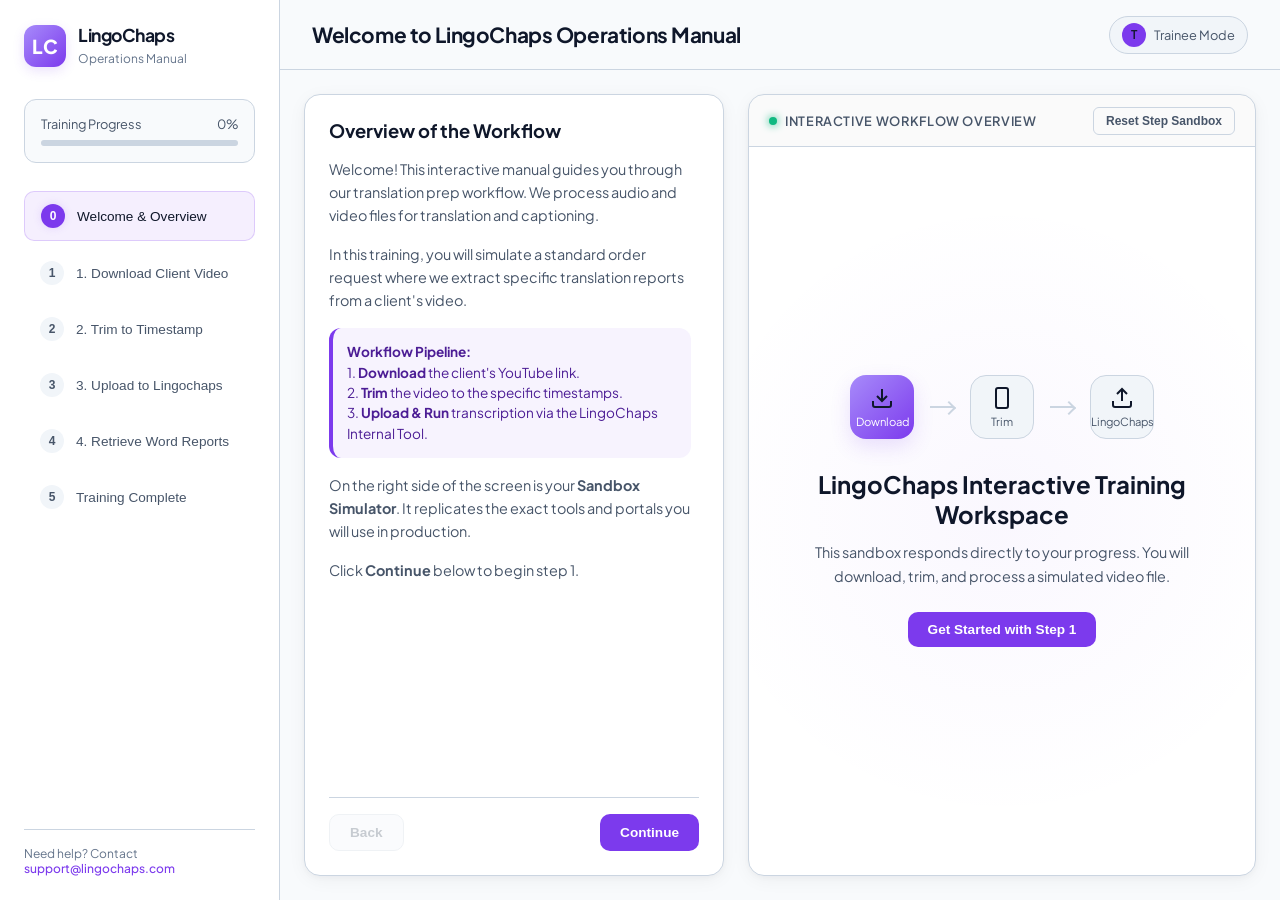
==== index.html @ 2722e9f9 "feat: init LingoChaps Operations Manual & Simulator in light theme" ====
<!DOCTYPE html>
<html lang="en">
<head>
    <meta charset="UTF-8">
    <meta name="viewport" content="width=device-width, initial-scale=1.0">
    <title>LingoChaps - Interactive Operations Manual</title>
    <!-- Google Fonts -->
    <link rel="preconnect" href="https://fonts.googleapis.com">
    <link rel="preconnect" href="https://fonts.gstatic.com" crossorigin>
    <link href="https://fonts.googleapis.com/css2?family=Plus+Jakarta+Sans:wght@300;400;500;600;700;800&display=swap" rel="stylesheet">
    <!-- Main Style Sheet -->
    <link rel="stylesheet" href="style.css">
</head>
<body>
    <div class="app-container">
        <!-- Sidebar Navigation -->
        <aside class="sidebar">
            <div class="sidebar-header">
                <div class="logo-icon">LC</div>
                <div class="logo-text">
                    <h2>LingoChaps</h2>
                    <span>Operations Manual</span>
                </div>
            </div>
            
            <div class="progress-section">
                <div class="progress-info">
                    <span>Training Progress</span>
                    <span id="progress-percent">0%</span>
                </div>
                <div class="progress-bar-bg">
                    <div class="progress-bar-fill" id="progress-bar"></div>
                </div>
            </div>

            <nav class="nav-steps">
                <button class="nav-step active" data-step="0">
                    <span class="step-num">0</span>
                    <span class="step-title">Welcome & Overview</span>
                </button>
                <button class="nav-step" data-step="1">
                    <span class="step-num">1</span>
                    <span class="step-title">1. Download Client Video</span>
                </button>
                <button class="nav-step" data-step="2">
                    <span class="step-num">2</span>
                    <span class="step-title">2. Trim to Timestamp</span>
                </button>
                <button class="nav-step" data-step="3">
                    <span class="step-num">3</span>
                    <span class="step-title">3. Upload to Lingochaps</span>
                </button>
                <button class="nav-step" data-step="4">
                    <span class="step-num">4</span>
                    <span class="step-title">4. Retrieve Word Reports</span>
                </button>
                <button class="nav-step" data-step="5">
                    <span class="step-num">5</span>
                    <span class="step-title">Training Complete</span>
                </button>
            </nav>
            
            <div class="sidebar-footer">
                <p>Need help? Contact</p>
                <a href="mailto:support@lingochaps.com">support@lingochaps.com</a>
            </div>
        </aside>

        <!-- Main Content Area -->
        <main class="main-content">
            <!-- Top Navbar -->
            <header class="top-navbar">
                <h1 id="page-title">Operations Manual</h1>
                <div class="header-actions">
                    <div class="user-badge">
                        <span class="avatar">T</span>
                        <span class="username">Trainee Mode</span>
                    </div>
                </div>
            </header>

            <!-- Grid Layout: Left is instructions, Right is Sandbox Simulator -->
            <div class="workspace-grid">
                <!-- Instruction Panel -->
                <div class="card instruction-panel">
                    <div class="instruction-content" id="instruction-text">
                        <!-- Content injected by JavaScript -->
                    </div>
                    
                    <div class="instruction-nav-buttons">
                        <button id="prev-btn" class="btn btn-secondary" disabled>Back</button>
                        <button id="next-btn" class="btn btn-primary">Continue</button>
                    </div>
                </div>

                <!-- Sandbox Simulator Panel -->
                <div class="card sandbox-panel">
                    <div class="sandbox-header">
                        <div class="sandbox-status">
                            <span class="pulse-indicator"></span>
                            <span id="sandbox-title">Interactive Training Sandbox</span>
                        </div>
                        <div class="sandbox-actions">
                            <button class="btn btn-sm btn-outline" id="reset-sandbox-btn">Reset Step Sandbox</button>
                        </div>
                    </div>
                    
                    <div class="sandbox-body" id="sandbox-view">
                        <!-- Interactive views injected here -->
                    </div>
                </div>
            </div>
        </main>
    </div>

    <!-- Modals / Extra overlays can be injected here -->
    <div id="toast" class="toast"></div>

    <!-- Application Script -->
    <script src="app.js"></script>
</body>
</html>
---- style.css ----
/* Modern CSS Variables & Design System */
:root {
    --bg-main: #f8fafc;
    --bg-sidebar: #ffffff;
    --bg-card: #ffffff;
    --border-card: #cbd5e1;
    --border-focus: #7c3aed;
    
    --text-primary: #0f172a;
    --text-secondary: #475569;
    --text-muted: #64748b;
    
    --primary: #7c3aed;
    --primary-hover: #6d28d9;
    --primary-glow: rgba(124, 58, 237, 0.15);
    
    --success: #10b981;
    --warning: #f59e0b;
    --danger: #ef4444;
    
    --font-family: 'Plus Jakarta Sans', -apple-system, BlinkMacSystemFont, "Segoe UI", Roboto, Helvetica, Arial, sans-serif;
    
    /* Light/Mockup themes */
    --mock-browser-bg: #f3f4f6;
    --mock-browser-text: #1f2937;
    --lingochaps-primary: #7c3aed;
    --lingochaps-primary-light: #f5f3ff;
    --lingochaps-bg: #f8fafc;
    --lingochaps-card: #ffffff;
    --lingochaps-border: #cbd5e1;
}

* {
    box-sizing: border-box;
    margin: 0;
    padding: 0;
}

body {
    font-family: var(--font-family);
    background-color: var(--bg-main);
    color: var(--text-primary);
    overflow: hidden;
    height: 100vh;
    display: flex;
}

/* App Layout */
.app-container {
    display: flex;
    width: 100vw;
    height: 100vh;
}

/* Sidebar Styling */
.sidebar {
    width: 280px;
    background-color: var(--bg-sidebar);
    border-right: 1px solid var(--border-card);
    display: flex;
    flex-direction: column;
    padding: 24px;
    flex-shrink: 0;
}

.sidebar-header {
    display: flex;
    align-items: center;
    gap: 12px;
    margin-bottom: 32px;
}

.logo-icon {
    width: 42px;
    height: 42px;
    background: linear-gradient(135deg, #a78bfa, var(--primary));
    border-radius: 12px;
    display: flex;
    align-items: center;
    justify-content: center;
    font-weight: 800;
    font-size: 1.2rem;
    color: white;
    box-shadow: 0 4px 12px var(--primary-glow);
}

.logo-text h2 {
    font-size: 1.1rem;
    font-weight: 700;
    letter-spacing: -0.025em;
}

.logo-text span {
    font-size: 0.75rem;
    color: var(--text-muted);
}

/* Progress Section */
.progress-section {
    background: #f8fafc;
    border: 1px solid #cbd5e1;
    border-radius: 12px;
    padding: 16px;
    margin-bottom: 28px;
}

.progress-info {
    display: flex;
    justify-content: space-between;
    font-size: 0.8rem;
    margin-bottom: 8px;
    color: var(--text-secondary);
}

.progress-bar-bg {
    height: 6px;
    background-color: #cbd5e1;
    border-radius: 3px;
    overflow: hidden;
}

.progress-bar-fill {
    height: 100%;
    width: 0%;
    background: linear-gradient(90deg, #a78bfa, var(--primary));
    border-radius: 3px;
    transition: width 0.4s cubic-bezier(0.4, 0, 0.2, 1);
}

/* Steps Navigation */
.nav-steps {
    display: flex;
    flex-direction: column;
    gap: 8px;
    flex-grow: 1;
}

.nav-step {
    background: none;
    border: none;
    outline: none;
    display: flex;
    align-items: center;
    gap: 12px;
    padding: 12px 16px;
    border-radius: 10px;
    text-align: left;
    color: var(--text-secondary);
    cursor: pointer;
    transition: all 0.2s ease;
}

.nav-step:hover {
    background: #f1f5f9;
    color: var(--text-primary);
}

.nav-step.active {
    background: rgba(124, 58, 237, 0.08);
    border: 1px solid rgba(124, 58, 237, 0.2);
    color: var(--text-primary);
}

.step-num {
    width: 24px;
    height: 24px;
    border-radius: 50%;
    background: #f1f5f9;
    color: var(--text-secondary);
    display: flex;
    align-items: center;
    justify-content: center;
    font-size: 0.75rem;
    font-weight: 600;
    transition: all 0.2s ease;
}

.nav-step.active .step-num {
    background: var(--primary);
    color: white;
    box-shadow: 0 0 8px var(--primary-glow);
}

.nav-step.completed .step-num {
    background: var(--success);
    color: white;
}

.step-title {
    font-size: 0.85rem;
    font-weight: 500;
}

.sidebar-footer {
    padding-top: 16px;
    border-top: 1px solid #cbd5e1;
    font-size: 0.75rem;
    color: var(--text-muted);
}

.sidebar-footer a {
    color: var(--primary);
    text-decoration: none;
    font-weight: 500;
}

.sidebar-footer a:hover {
    text-decoration: underline;
}

/* Main Content Area */
.main-content {
    flex-grow: 1;
    display: flex;
    flex-direction: column;
    height: 100vh;
    background-color: var(--bg-main);
}

/* Top Navbar */
.top-navbar {
    height: 70px;
    border-bottom: 1px solid var(--border-card);
    display: flex;
    align-items: center;
    justify-content: space-between;
    padding: 0 32px;
    flex-shrink: 0;
}

.top-navbar h1 {
    font-size: 1.3rem;
    font-weight: 700;
    letter-spacing: -0.02em;
}

.user-badge {
    display: flex;
    align-items: center;
    gap: 8px;
    background: #f1f5f9;
    padding: 6px 12px;
    border-radius: 20px;
    border: 1px solid #cbd5e1;
}

.avatar {
    width: 24px;
    height: 24px;
    border-radius: 50%;
    background: var(--primary);
    display: flex;
    align-items: center;
    justify-content: center;
    font-weight: 600;
    font-size: 0.75rem;
}

.username {
    font-size: 0.8rem;
    color: var(--text-secondary);
}

/* Workspace Grid Layout */
.workspace-grid {
    display: flex;
    flex-grow: 1;
    padding: 24px;
    gap: 24px;
    overflow: hidden;
}

/* General Card Design */
.card {
    background-color: var(--bg-card);
    border: 1px solid var(--border-card);
    border-radius: 16px;
    display: flex;
    flex-direction: column;
    overflow: hidden;
    box-shadow: 0 4px 20px -2px rgba(15, 23, 42, 0.06), 0 2px 6px -1px rgba(15, 23, 42, 0.04);
}

/* Instruction Panel (Left Panel) */
.instruction-panel {
    width: 420px;
    flex-shrink: 0;
    padding: 24px;
}

.instruction-content {
    flex-grow: 1;
    overflow-y: auto;
    padding-right: 8px;
}

/* Custom Scrollbar for Instruction Panel */
.instruction-content::-webkit-scrollbar {
    width: 6px;
}
.instruction-content::-webkit-scrollbar-track {
    background: transparent;
}
.instruction-content::-webkit-scrollbar-thumb {
    background: #cbd5e1;
    border-radius: 3px;
}

.instruction-content h3 {
    font-size: 1.15rem;
    margin-bottom: 16px;
    color: var(--text-primary);
    display: flex;
    align-items: center;
    gap: 8px;
}

.instruction-content p {
    font-size: 0.9rem;
    color: var(--text-secondary);
    line-height: 1.6;
    margin-bottom: 16px;
}

.instruction-content ul, .instruction-content ol {
    margin-left: 20px;
    margin-bottom: 16px;
}

.instruction-content li {
    font-size: 0.88rem;
    color: var(--text-secondary);
    margin-bottom: 8px;
    line-height: 1.5;
}

/* Alert Boxes in Instructions */
.alert {
    padding: 14px;
    border-radius: 12px;
    font-size: 0.85rem;
    line-height: 1.5;
    margin: 16px 0;
    border-left: 4px solid transparent;
}

.alert-tip {
    background: rgba(16, 185, 129, 0.06);
    border-color: var(--success);
    color: #065f46;
}

.alert-info {
    background: rgba(124, 58, 237, 0.06);
    border-color: var(--primary);
    color: #4c1d95;
}

.alert-warning {
    background: rgba(245, 158, 11, 0.06);
    border-color: var(--warning);
    color: #92400e;
}

.instruction-nav-buttons {
    display: flex;
    justify-content: space-between;
    padding-top: 16px;
    border-top: 1px solid #cbd5e1;
    margin-top: 16px;
}

/* Buttons */
.btn {
    padding: 10px 20px;
    border-radius: 10px;
    font-size: 0.85rem;
    font-weight: 600;
    cursor: pointer;
    transition: all 0.2s ease;
    border: none;
    outline: none;
    display: inline-flex;
    align-items: center;
    justify-content: center;
    gap: 8px;
}

.btn-primary {
    background-color: var(--primary);
    color: white;
}
.btn-primary:hover {
    background-color: var(--primary-hover);
    box-shadow: 0 0 15px rgba(124, 58, 237, 0.4);
}
.btn-primary:disabled {
    opacity: 0.5;
    cursor: not-allowed;
    box-shadow: none;
}

.btn-secondary {
    background-color: #f1f5f9;
    color: var(--text-secondary);
    border: 1px solid #cbd5e1;
}
.btn-secondary:hover {
    background-color: #e2e8f0;
    color: var(--text-primary);
}
.btn-secondary:disabled {
    opacity: 0.3;
    cursor: not-allowed;
}

.btn-outline {
    background: transparent;
    border: 1px solid var(--border-card);
    color: var(--text-secondary);
}
.btn-outline:hover {
    background: #f1f5f9;
    border-color: var(--text-secondary);
    color: var(--text-primary);
}

.btn-sm {
    padding: 6px 12px;
    font-size: 0.75rem;
    border-radius: 6px;
}

/* Sandbox Simulator Panel (Right Panel) */
.sandbox-panel {
    flex-grow: 1;
}

.sandbox-header {
    height: 52px;
    border-bottom: 1px solid var(--border-card);
    padding: 0 20px;
    display: flex;
    align-items: center;
    justify-content: space-between;
    background: rgba(0, 0, 0, 0.02);
}

.sandbox-status {
    display: flex;
    align-items: center;
    gap: 8px;
}

.pulse-indicator {
    width: 8px;
    height: 8px;
    background-color: var(--success);
    border-radius: 50%;
    box-shadow: 0 0 8px var(--success);
    animation: pulse 2s infinite;
}

@keyframes pulse {
    0% { transform: scale(0.9); opacity: 0.6; }
    50% { transform: scale(1.15); opacity: 1; }
    100% { transform: scale(0.9); opacity: 0.6; }
}

#sandbox-title {
    font-size: 0.8rem;
    font-weight: 600;
    letter-spacing: 0.05em;
    text-transform: uppercase;
    color: var(--text-secondary);
}

.sandbox-body {
    flex-grow: 1;
    overflow: hidden;
    position: relative;
    display: flex;
    flex-direction: column;
}

/* --- SIMULATED BROWSER CHASSIS --- */
.browser-frame {
    display: flex;
    flex-direction: column;
    width: 100%;
    height: 100%;
    background-color: var(--mock-browser-bg);
    color: var(--mock-browser-text);
}

.browser-titlebar {
    height: 38px;
    background-color: #e5e7eb;
    display: flex;
    align-items: center;
    padding: 0 16px;
    gap: 16px;
    border-bottom: 1px solid #d1d5db;
    user-select: none;
}

.browser-dots {
    display: flex;
    gap: 6px;
}

.browser-dot {
    width: 12px;
    height: 12px;
    border-radius: 50%;
}
.dot-red { background-color: #ef4444; }
.dot-yellow { background-color: #f59e0b; }
.dot-green { background-color: #10b981; }

.browser-address-bar {
    flex-grow: 1;
    max-width: 600px;
    background-color: #ffffff;
    border-radius: 6px;
    height: 24px;
    display: flex;
    align-items: center;
    padding: 0 12px;
    font-size: 0.75rem;
    color: #4b5563;
    border: 1px solid #d1d5db;
}

.address-lock {
    color: #10b981;
    margin-right: 6px;
}

.browser-viewport {
    flex-grow: 1;
    overflow-y: auto;
    position: relative;
}

/* --- STATE 0: WELCOME & OVERVIEW MOCKUP --- */
.welcome-screen {
    display: flex;
    flex-direction: column;
    align-items: center;
    justify-content: center;
    height: 100%;
    padding: 40px;
    text-align: center;
    background: radial-gradient(circle at center, rgba(124,58,237,0.04) 0%, transparent 70%);
}

.welcome-graphic {
    display: flex;
    align-items: center;
    justify-content: center;
    gap: 16px;
    margin-bottom: 30px;
}

.graphic-node {
    width: 64px;
    height: 64px;
    border-radius: 16px;
    background: #f1f5f9;
    border: 1px solid #cbd5e1;
    display: flex;
    flex-direction: column;
    align-items: center;
    justify-content: center;
    position: relative;
}

.graphic-node span {
    font-size: 0.7rem;
    color: var(--text-secondary);
    margin-top: 4px;
}

.graphic-node.highlighted {
    background: linear-gradient(135deg, #a78bfa, var(--primary));
    border: none;
    box-shadow: 0 8px 20px var(--primary-glow);
}
.graphic-node.highlighted span {
    color: white;
}

.graphic-arrow {
    width: 24px;
    height: 2px;
    background: #cbd5e1;
    position: relative;
}
.graphic-arrow::after {
    content: '';
    position: absolute;
    right: 0;
    top: -3px;
    width: 8px;
    height: 8px;
    border-top: 2px solid #cbd5e1;
    border-right: 2px solid #cbd5e1;
    transform: rotate(45deg);
}

.welcome-screen h3 {
    font-size: 1.5rem;
    font-weight: 700;
    margin-bottom: 12px;
}

.welcome-screen p {
    color: var(--text-secondary);
    max-width: 500px;
    font-size: 0.9rem;
    line-height: 1.6;
    margin-bottom: 24px;
}

/* --- STATE 1: SSYOU DOWNLOADER MOCKUP --- */
.ssyou-container {
    background-color: #fafafa;
    min-height: 100%;
    padding: 30px;
    display: flex;
    flex-direction: column;
    align-items: center;
}

.ssyou-header {
    text-align: center;
    margin-bottom: 24px;
}

.ssyou-logo {
    font-size: 1.8rem;
    font-weight: 800;
    color: #dc2626;
}
.ssyou-logo span {
    color: #1e3a8a;
}

.ssyou-input-group {
    display: flex;
    width: 100%;
    max-width: 540px;
    gap: 8px;
    margin-bottom: 24px;
}

.ssyou-input {
    flex-grow: 1;
    height: 46px;
    border: 2px solid #dc2626;
    border-radius: 8px;
    padding: 0 16px;
    font-size: 0.9rem;
    outline: none;
}

.ssyou-btn {
    height: 46px;
    background-color: #dc2626;
    color: white;
    border: none;
    padding: 0 24px;
    border-radius: 8px;
    font-weight: 700;
    cursor: pointer;
    font-size: 0.9rem;
}
.ssyou-btn:hover {
    background-color: #b91c1c;
}

.ssyou-card {
    background: white;
    border: 1px solid #e5e7eb;
    border-radius: 12px;
    width: 100%;
    max-width: 540px;
    padding: 20px;
    box-shadow: 0 4px 6px rgba(0,0,0,0.05);
}

.ssyou-results {
    display: none;
}

.video-meta {
    display: flex;
    gap: 16px;
    margin-bottom: 20px;
}

.video-thumb-mock {
    width: 120px;
    height: 68px;
    background-color: #e5e7eb;
    border-radius: 6px;
    display: flex;
    align-items: center;
    justify-content: center;
    font-size: 0.75rem;
    color: #6b7280;
    font-weight: 600;
    background-size: cover;
    background-position: center;
}

.video-info-text h4 {
    font-size: 0.95rem;
    font-weight: 700;
    margin-bottom: 4px;
}
.video-info-text p {
    font-size: 0.75rem;
    color: #6b7280;
}

.download-options {
    display: flex;
    flex-direction: column;
    gap: 8px;
}

.download-option-row {
    display: flex;
    justify-content: space-between;
    align-items: center;
    padding: 10px 12px;
    background-color: #f9fafb;
    border-radius: 8px;
    border: 1px solid #f3f4f6;
}

.opt-details {
    font-size: 0.85rem;
    font-weight: 600;
}
.opt-details span {
    font-weight: 400;
    color: #6b7280;
    margin-left: 8px;
}

.btn-ssyou-dl {
    background-color: #10b981;
    color: white;
    border: none;
    padding: 6px 16px;
    border-radius: 6px;
    font-size: 0.8rem;
    font-weight: 700;
    cursor: pointer;
}
.btn-ssyou-dl:hover {
    background-color: #059669;
}

.loader-container {
    display: none;
    flex-direction: column;
    align-items: center;
    justify-content: center;
    padding: 30px;
}

.spinner {
    width: 36px;
    height: 36px;
    border: 4px solid #f3f4f6;
    border-top: 4px solid #dc2626;
    border-radius: 50%;
    animation: spin 1s linear infinite;
    margin-bottom: 12px;
}

@keyframes spin {
    0% { transform: rotate(0deg); }
    100% { transform: rotate(360deg); }
}

.progress-text {
    font-size: 0.8rem;
    color: #4b5563;
    font-weight: 600;
}

.download-toast {
    display: none;
    align-items: center;
    gap: 12px;
    background-color: #e6f4ea;
    border: 1px solid #34a853;
    color: #137333;
    padding: 12px;
    border-radius: 8px;
    margin-top: 16px;
    font-size: 0.85rem;
    max-width: 540px;
    width: 100%;
}

/* --- STATE 2: ONLINE VIDEO CUTTER MOCKUP --- */
.cutter-container {
    background-color: #1e1e24;
    color: #e2e8f0;
    min-height: 100%;
    padding: 30px;
    display: flex;
    flex-direction: column;
    align-items: center;
}

.cutter-header {
    text-align: center;
    margin-bottom: 24px;
}

.cutter-logo {
    font-size: 1.5rem;
    font-weight: 800;
    color: #3b82f6;
}
.cutter-logo span {
    color: #ffffff;
}

.cutter-workspace {
    background-color: #121214;
    border-radius: 12px;
    width: 100%;
    max-width: 640px;
    border: 1px solid #2d2d34;
    padding: 20px;
}

.cutter-upload-box {
    border: 2px dashed #3b82f6;
    border-radius: 8px;
    padding: 40px;
    text-align: center;
    cursor: pointer;
    transition: background-color 0.2s ease;
}
.cutter-upload-box:hover {
    background-color: rgba(59, 130, 246, 0.05);
}

.cutter-editor {
    display: none;
}

.cutter-timeline-container {
    background-color: #1e1e24;
    border-radius: 8px;
    padding: 16px;
    margin-bottom: 20px;
    border: 1px solid #2d2d34;
}

.cutter-video-preview {
    width: 100%;
    height: 180px;
    background-color: #000;
    border-radius: 6px;
    margin-bottom: 16px;
    display: flex;
    align-items: center;
    justify-content: center;
    position: relative;
    overflow: hidden;
}

.preview-overlay-info {
    position: absolute;
    top: 10px;
    left: 10px;
    background: rgba(0,0,0,0.6);
    padding: 4px 8px;
    border-radius: 4px;
    font-size: 0.75rem;
}

.cutter-timeline-track {
    height: 36px;
    background: linear-gradient(90deg, #3b82f6 30%, #4b5563 30%, #4b5563 80%, #3b82f6 80%);
    border-radius: 6px;
    position: relative;
    overflow: hidden;
    margin-bottom: 12px;
}

.timeline-handles {
    position: absolute;
    top: 0;
    left: 30%;
    width: 50%;
    height: 100%;
    border-left: 3px solid #60a5fa;
    border-right: 3px solid #60a5fa;
    background-color: rgba(96, 165, 250, 0.15);
}

.cutter-controls {
    display: flex;
    justify-content: space-between;
    gap: 16px;
}

.control-group {
    display: flex;
    align-items: center;
    gap: 8px;
}

.control-group label {
    font-size: 0.75rem;
    color: #94a3b8;
}

.cutter-input {
    width: 80px;
    height: 32px;
    background-color: #1e1e24;
    border: 1px solid #4b5563;
    border-radius: 6px;
    color: white;
    text-align: center;
    font-size: 0.8rem;
}

.btn-cutter-save {
    background-color: #3b82f6;
    color: white;
    border: none;
    padding: 8px 24px;
    border-radius: 6px;
    font-size: 0.85rem;
    font-weight: 700;
    cursor: pointer;
    display: flex;
    align-items: center;
    gap: 6px;
}
.btn-cutter-save:hover {
    background-color: #2563eb;
}

.cutter-saving {
    display: none;
    flex-direction: column;
    align-items: center;
    justify-content: center;
    padding: 40px;
}

/* --- STATE 3: LINGOCHAPS TOOL HIGH-FIDELITY MOCKUP --- */
.lingochaps-app {
    display: flex;
    flex-direction: column;
    min-height: 100%;
    background-color: var(--lingochaps-bg);
    color: var(--mock-browser-text);
    font-family: var(--font-family);
}

.lingochaps-header {
    height: 64px;
    background-color: #ffffff;
    border-bottom: 1px solid var(--lingochaps-border);
    display: flex;
    align-items: center;
    justify-content: space-between;
    padding: 0 24px;
    flex-shrink: 0;
}

.lingochaps-brand {
    display: flex;
    align-items: center;
    gap: 8px;
}

.lingochaps-logo-graphic {
    width: 32px;
    height: 32px;
    background-color: var(--lingochaps-primary);
    border-radius: 8px;
    display: flex;
    align-items: center;
    justify-content: center;
    color: white;
    font-weight: 700;
    font-size: 0.9rem;
}

.lingochaps-logo-text h3 {
    font-size: 0.95rem;
    font-weight: 700;
    color: #0f172a;
}
.lingochaps-logo-text span {
    font-size: 0.65rem;
    color: #64748b;
    display: block;
    margin-top: -2px;
}

.lingochaps-header-menu {
    display: flex;
    align-items: center;
    gap: 16px;
}

.header-menu-item {
    font-size: 0.8rem;
    color: #475569;
    cursor: pointer;
    font-weight: 500;
}
.header-menu-item:hover { color: var(--lingochaps-primary); }

.lingochaps-profile {
    display: flex;
    align-items: center;
    gap: 8px;
    background: #f1f5f9;
    padding: 4px 12px;
    border-radius: 20px;
    border: 1px solid #e2e8f0;
}

.lingochaps-avatar {
    width: 22px;
    height: 22px;
    background-color: #0f172a;
    border-radius: 50%;
    color: white;
    font-size: 0.7rem;
    display: flex;
    align-items: center;
    justify-content: center;
    font-weight: 600;
}

.lingochaps-email {
    font-size: 0.75rem;
    color: #334155;
    font-weight: 500;
}

.btn-lingochaps-signout {
    font-size: 0.75rem;
    color: #64748b;
    border: 1px solid #cbd5e1;
    background: transparent;
    padding: 4px 10px;
    border-radius: 6px;
    cursor: pointer;
}
.btn-lingochaps-signout:hover {
    background-color: #f1f5f9;
    color: #0f172a;
}

.lingochaps-body {
    flex-grow: 1;
    display: flex;
}

.lingochaps-sidebar {
    width: 220px;
    border-right: 1px solid var(--lingochaps-border);
    padding: 20px 16px;
    background-color: #ffffff;
    flex-shrink: 0;
}

.lingochaps-sidebar-title {
    font-size: 0.65rem;
    text-transform: uppercase;
    color: #94a3b8;
    letter-spacing: 0.05em;
    font-weight: 700;
    margin-bottom: 12px;
    padding-left: 12px;
}

.lingochaps-sidebar-card {
    background-color: var(--lingochaps-primary);
    color: white;
    border-radius: 12px;
    padding: 12px;
    display: flex;
    gap: 10px;
    cursor: pointer;
    box-shadow: 0 4px 12px rgba(124, 58, 237, 0.2);
}

.sidebar-card-icon {
    width: 32px;
    height: 32px;
    background-color: rgba(255,255,255,0.15);
    border-radius: 8px;
    display: flex;
    align-items: center;
    justify-content: center;
}

.sidebar-card-text h4 {
    font-size: 0.8rem;
    font-weight: 600;
    margin-bottom: 2px;
}
.sidebar-card-text p {
    font-size: 0.65rem;
    color: #ddd6fe;
    line-height: 1.2;
}

.lingochaps-sidebar-subtext {
    font-size: 0.68rem;
    color: #94a3b8;
    line-height: 1.4;
    margin-top: 16px;
    padding: 0 12px;
}

/* Main Form Area */
.lingochaps-main {
    flex-grow: 1;
    padding: 24px;
    overflow-y: auto;
    max-height: calc(100vh - 108px);
}

.lingochaps-form-container {
    background-color: white;
    border: 1px solid var(--lingochaps-border);
    border-radius: 16px;
    padding: 24px;
    margin-bottom: 24px;
    box-shadow: 0 1px 3px rgba(0,0,0,0.02);
}

.lingochaps-form-container h2 {
    font-size: 1.3rem;
    font-weight: 700;
    margin-bottom: 6px;
    color: #0f172a;
}

.lingochaps-form-container p.subtitle {
    font-size: 0.8rem;
    color: #64748b;
    margin-bottom: 20px;
}

.step-label {
    font-size: 0.75rem;
    text-transform: uppercase;
    color: #94a3b8;
    font-weight: 700;
    letter-spacing: 0.05em;
    margin-bottom: 8px;
}

.upload-zone {
    border: 2px dashed #c084fc;
    background-color: #faf5ff;
    border-radius: 12px;
    padding: 30px;
    text-align: center;
    cursor: pointer;
    transition: all 0.2s ease;
    margin-bottom: 20px;
}
.upload-zone:hover {
    border-color: var(--lingochaps-primary);
    background-color: #f5f3ff;
}

.upload-icon {
    font-size: 2rem;
    color: var(--lingochaps-primary);
    margin-bottom: 8px;
}

.upload-text {
    font-size: 0.85rem;
    color: #334155;
    font-weight: 600;
}
.upload-text span {
    display: block;
    font-size: 0.7rem;
    color: #64748b;
    font-weight: 400;
    margin-top: 4px;
}

.upload-success-state {
    display: flex;
    align-items: center;
    justify-content: center;
    gap: 12px;
}

.file-icon-block {
    width: 40px;
    height: 40px;
    background-color: #d1fae5;
    border-radius: 8px;
    display: flex;
    align-items: center;
    justify-content: center;
    color: #059669;
    font-weight: 700;
    font-size: 0.8rem;
}

.file-meta h4 {
    font-size: 0.85rem;
    font-weight: 600;
    color: #0f172a;
}
.file-meta p {
    font-size: 0.7rem;
    color: #64748b;
}

.btn-remove-file {
    background: none;
    border: none;
    color: #ef4444;
    cursor: pointer;
    font-size: 0.75rem;
    font-weight: 600;
    margin-left: auto;
}

/* Options Step */
.options-step {
    border-top: 1px solid var(--lingochaps-border);
    padding-top: 20px;
    margin-bottom: 20px;
}

.option-group {
    margin-bottom: 16px;
}

.option-group label.group-title {
    font-size: 0.8rem;
    font-weight: 600;
    color: #334155;
    display: block;
    margin-bottom: 6px;
}

.text-input-hint {
    width: 100%;
    height: 38px;
    border: 1px solid #cbd5e1;
    border-radius: 8px;
    padding: 0 12px;
    font-size: 0.8rem;
    outline: none;
    color: #334155;
}
.text-input-hint:focus {
    border-color: var(--lingochaps-primary);
}

.textarea-input {
    width: 100%;
    height: 64px;
    border: 1px solid #cbd5e1;
    border-radius: 8px;
    padding: 8px 12px;
    font-size: 0.8rem;
    outline: none;
    color: #334155;
    resize: none;
}
.textarea-input:focus {
    border-color: var(--lingochaps-primary);
}

.output-options {
    display: flex;
    flex-direction: column;
    gap: 8px;
}

.output-card {
    border: 1px solid #cbd5e1;
    border-radius: 8px;
    padding: 12px 16px;
    display: flex;
    align-items: flex-start;
    gap: 12px;
    cursor: pointer;
    transition: all 0.2s ease;
}

.output-card:hover {
    background-color: #f8fafc;
}

.output-card.selected {
    border-color: var(--lingochaps-primary);
    background-color: var(--lingochaps-primary-light);
}

.output-card input[type="radio"] {
    margin-top: 3px;
    accent-color: var(--lingochaps-primary);
}

.output-card-info h4 {
    font-size: 0.85rem;
    font-weight: 600;
    color: #1e2937;
}

.output-card-info p {
    font-size: 0.72rem;
    color: #6b7280;
    margin-top: 2px;
}

/* Partial Processing Checkbox */
.partial-process-box {
    margin-top: 16px;
    border: 1px solid #cbd5e1;
    border-radius: 8px;
    padding: 12px 16px;
    display: flex;
    align-items: center;
    gap: 8px;
    cursor: pointer;
}

.partial-process-box input[type="checkbox"] {
    accent-color: var(--lingochaps-primary);
}

.partial-process-box span {
    font-size: 0.8rem;
    font-weight: 600;
    color: #1e2937;
}

/* Start Button */
.run-step {
    border-top: 1px solid var(--lingochaps-border);
    padding-top: 20px;
    text-align: center;
}

.btn-lingochaps-run {
    width: 100%;
    height: 48px;
    background-color: var(--lingochaps-primary);
    color: white;
    border-radius: 10px;
    border: none;
    font-weight: 600;
    font-size: 0.9rem;
    cursor: pointer;
    transition: background-color 0.2s;
    box-shadow: 0 4px 12px rgba(124,58,237,0.15);
}
.btn-lingochaps-run:hover {
    background-color: var(--primary-hover);
}
.btn-lingochaps-run:disabled {
    background-color: #cbd5e1;
    color: #94a3b8;
    cursor: not-allowed;
    box-shadow: none;
}

.btn-lingochaps-run-subtext {
    font-size: 0.7rem;
    color: #64748b;
    margin-top: 8px;
}

/* Recent Jobs Dashboard List */
.recent-jobs-container {
    background-color: white;
    border: 1px solid var(--lingochaps-border);
    border-radius: 16px;
    padding: 24px;
    box-shadow: 0 1px 3px rgba(0,0,0,0.02);
}

.jobs-header {
    display: flex;
    justify-content: space-between;
    align-items: center;
    margin-bottom: 16px;
}

.jobs-header h3 {
    font-size: 1.1rem;
    font-weight: 700;
    color: #0f172a;
}

.btn-refresh {
    background: transparent;
    border: 1px solid #cbd5e1;
    padding: 6px 12px;
    border-radius: 6px;
    font-size: 0.75rem;
    font-weight: 600;
    cursor: pointer;
}

.jobs-list {
    display: flex;
    flex-direction: column;
    gap: 12px;
}

.job-item {
    border: 1px solid var(--lingochaps-border);
    border-left: 4px solid var(--success);
    border-radius: 8px;
    padding: 14px 16px;
    display: flex;
    justify-content: space-between;
    align-items: center;
    cursor: pointer;
    transition: all 0.2s ease;
}
.job-item:hover {
    border-color: #cbd5e1;
    transform: translateY(-1px);
    box-shadow: 0 4px 6px rgba(0,0,0,0.02);
}

.job-item.running {
    border-left-color: var(--warning);
}

.job-info-col h4 {
    font-size: 0.85rem;
    font-weight: 600;
    color: #0f172a;
}
.job-info-col span {
    font-size: 0.7rem;
    color: #94a3b8;
    margin-top: 2px;
    display: block;
}

.job-status-col {
    display: flex;
    align-items: center;
    gap: 12px;
}

.status-badge {
    padding: 2px 8px;
    border-radius: 12px;
    font-size: 0.65rem;
    font-weight: 700;
}

.status-badge.done {
    background-color: #d1fae5;
    color: #065f46;
}

.status-badge.running {
    background-color: #fef3c7;
    color: #92400e;
}

.job-progress-pct {
    font-size: 0.75rem;
    font-weight: 600;
    color: #4b5563;
}

.btn-delete-job {
    background: transparent;
    border: none;
    color: #94a3b8;
    cursor: pointer;
}
.btn-delete-job:hover {
    color: #ef4444;
}

/* Detail overlay for results */
.job-details-modal {
    position: absolute;
    top: 0;
    right: 0;
    width: 380px;
    height: 100%;
    background-color: white;
    box-shadow: -4px 0 24px rgba(0,0,0,0.15);
    border-left: 1px solid var(--lingochaps-border);
    transform: translateX(100%);
    transition: transform 0.3s cubic-bezier(0.4, 0, 0.2, 1);
    z-index: 10;
    display: flex;
    flex-direction: column;
    padding: 24px;
}

.job-details-modal.open {
    transform: translateX(0);
}

.modal-header {
    display: flex;
    justify-content: space-between;
    align-items: center;
    border-bottom: 1px solid var(--lingochaps-border);
    padding-bottom: 14px;
    margin-bottom: 16px;
}

.modal-header h3 {
    font-size: 1rem;
    font-weight: 700;
    color: #0f172a;
}

.btn-close-modal {
    background: none;
    border: none;
    font-size: 1.2rem;
    cursor: pointer;
    color: #64748b;
}

.modal-body {
    flex-grow: 1;
    overflow-y: auto;
}

.report-preview-box {
    background-color: #f8fafc;
    border: 1px dashed #cbd5e1;
    border-radius: 8px;
    padding: 12px;
    margin-bottom: 16px;
}

.report-preview-box h5 {
    font-size: 0.75rem;
    color: #475569;
    margin-bottom: 6px;
    text-transform: uppercase;
}

.transcript-line {
    font-size: 0.75rem;
    line-height: 1.4;
    margin-bottom: 8px;
    color: #334155;
}
.transcript-line strong {
    color: #0f172a;
}

.modal-footer {
    border-top: 1px solid var(--lingochaps-border);
    padding-top: 16px;
}

.btn-download-word {
    width: 100%;
    height: 40px;
    background-color: #2b6cb0;
    color: white;
    border-radius: 8px;
    border: none;
    font-weight: 600;
    font-size: 0.8rem;
    cursor: pointer;
    display: flex;
    align-items: center;
    justify-content: center;
    gap: 8px;
}
.btn-download-word:hover {
    background-color: #2c5282;
}

/* Toast styling */
.toast {
    position: fixed;
    bottom: 24px;
    right: 24px;
    background-color: #1e2937;
    color: white;
    padding: 12px 24px;
    border-radius: 8px;
    font-size: 0.85rem;
    box-shadow: 0 4px 12px rgba(0,0,0,0.15);
    z-index: 100;
    transform: translateY(100px);
    opacity: 0;
    transition: all 0.3s cubic-bezier(0.4, 0, 0.2, 1);
}

.toast.show {
    transform: translateY(0);
    opacity: 1;
}

/* Simulated Video Player */
.mock-video-player {
    width: 100%;
    height: 100%;
    background-color: #121214;
    display: flex;
    flex-direction: column;
    justify-content: space-between;
    padding: 12px;
}

.video-status-indicator {
    background-color: rgba(0,0,0,0.6);
    padding: 4px 8px;
    border-radius: 4px;
    font-size: 0.7rem;
    align-self: flex-start;
}

.play-button-large {
    width: 48px;
    height: 48px;
    background-color: rgba(255,255,255,0.2);
    border-radius: 50%;
    display: flex;
    align-items: center;
    justify-content: center;
    align-self: center;
    cursor: pointer;
    border: 1px solid rgba(255,255,255,0.4);
}

.play-icon {
    width: 0;
    height: 0;
    border-top: 8px solid transparent;
    border-bottom: 8px solid transparent;
    border-left: 14px solid white;
    margin-left: 4px;
}

.video-bottom-controls {
    display: flex;
    flex-direction: column;
    gap: 6px;
}

.video-progress-track {
    height: 4px;
    background-color: rgba(255,255,255,0.2);
    position: relative;
    border-radius: 2px;
}

.video-progress-fill {
    height: 100%;
    background-color: #3b82f6;
    width: 30%;
    border-radius: 2px;
}

.video-controls-row {
    display: flex;
    justify-content: space-between;
    font-size: 0.7rem;
    color: #94a3b8;
}

/* Step 5: Completed Screen */
.completed-screen {
    display: flex;
    flex-direction: column;
    align-items: center;
    justify-content: center;
    height: 100%;
    padding: 40px;
    text-align: center;
    background: radial-gradient(circle at center, rgba(16,185,129,0.08) 0%, transparent 70%);
}

.completed-badge {
    width: 80px;
    height: 80px;
    border-radius: 50%;
    background-color: rgba(16, 185, 129, 0.15);
    border: 2px solid var(--success);
    color: var(--success);
    display: flex;
    align-items: center;
    justify-content: center;
    font-size: 2.2rem;
    margin-bottom: 24px;
    box-shadow: 0 0 20px rgba(16, 185, 129, 0.2);
}

.completed-screen h3 {
    font-size: 1.6rem;
    font-weight: 700;
    color: #ffffff;
    margin-bottom: 12px;
}

.completed-screen p {
    color: var(--text-secondary);
    max-width: 500px;
    font-size: 0.9rem;
    line-height: 1.6;
    margin-bottom: 30px;
}

.completed-actions {
    display: flex;
    gap: 16px;
}
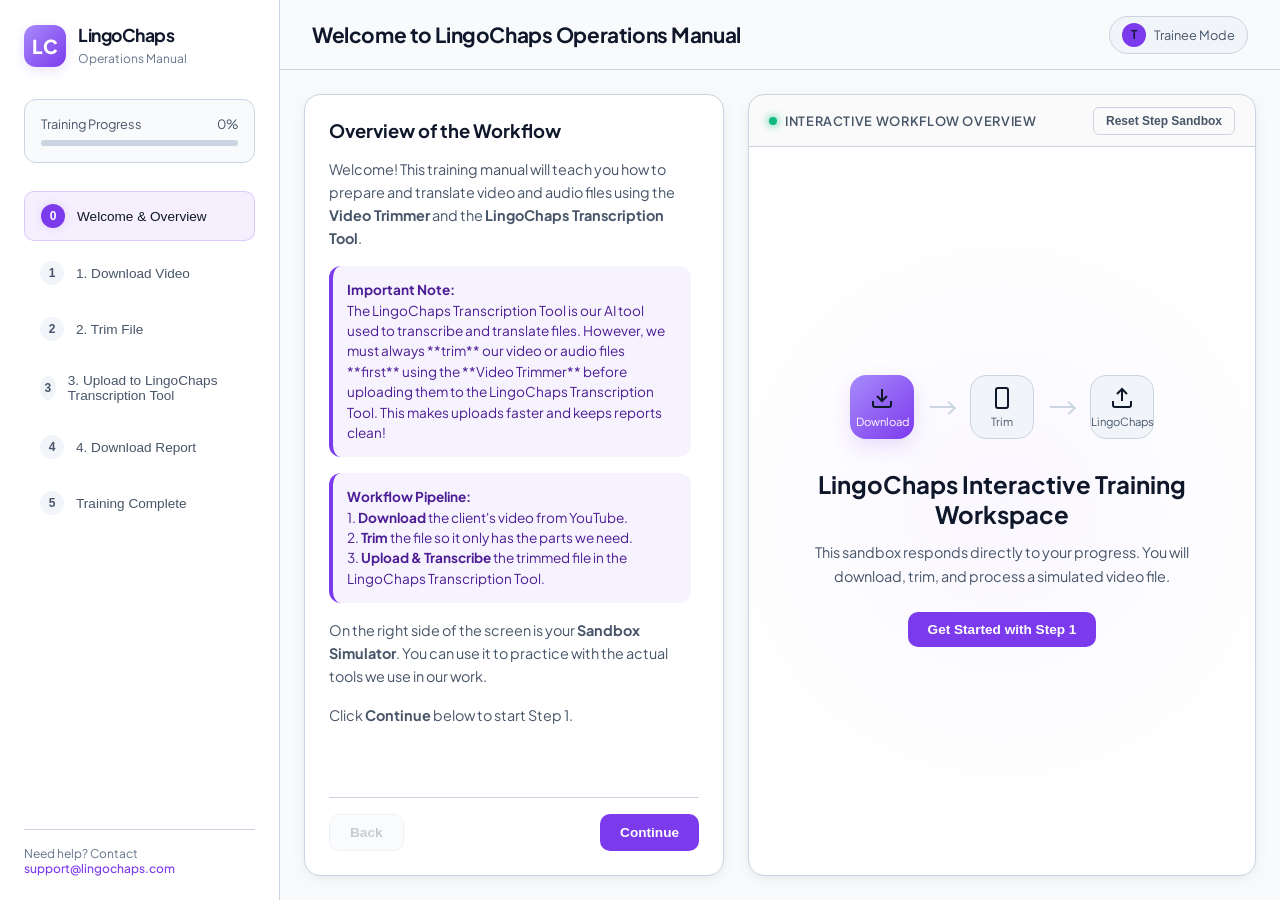
==== commit f9320e86: "Update manual layout, workflow trimmer simulator, and add aura-workflow-manual.html" ====
--- a/index.html
+++ b/index.html
@@ -36,23 +36,23 @@
             <nav class="nav-steps">
                 <button class="nav-step active" data-step="0">
                     <span class="step-num">0</span>
-                    <span class="step-title">Welcome & Overview</span>
+                    <span class="step-title">Welcome &amp; Overview</span>
                 </button>
                 <button class="nav-step" data-step="1">
                     <span class="step-num">1</span>
-                    <span class="step-title">1. Download Client Video</span>
+                    <span class="step-title">1. Download Video</span>
                 </button>
                 <button class="nav-step" data-step="2">
                     <span class="step-num">2</span>
-                    <span class="step-title">2. Trim to Timestamp</span>
+                    <span class="step-title">2. Trim File</span>
                 </button>
                 <button class="nav-step" data-step="3">
                     <span class="step-num">3</span>
-                    <span class="step-title">3. Upload to Lingochaps</span>
+                    <span class="step-title">3. Upload to LingoChaps Transcription Tool</span>
                 </button>
                 <button class="nav-step" data-step="4">
                     <span class="step-num">4</span>
-                    <span class="step-title">4. Retrieve Word Reports</span>
+                    <span class="step-title">4. Download Report</span>
                 </button>
                 <button class="nav-step" data-step="5">
                     <span class="step-num">5</span>
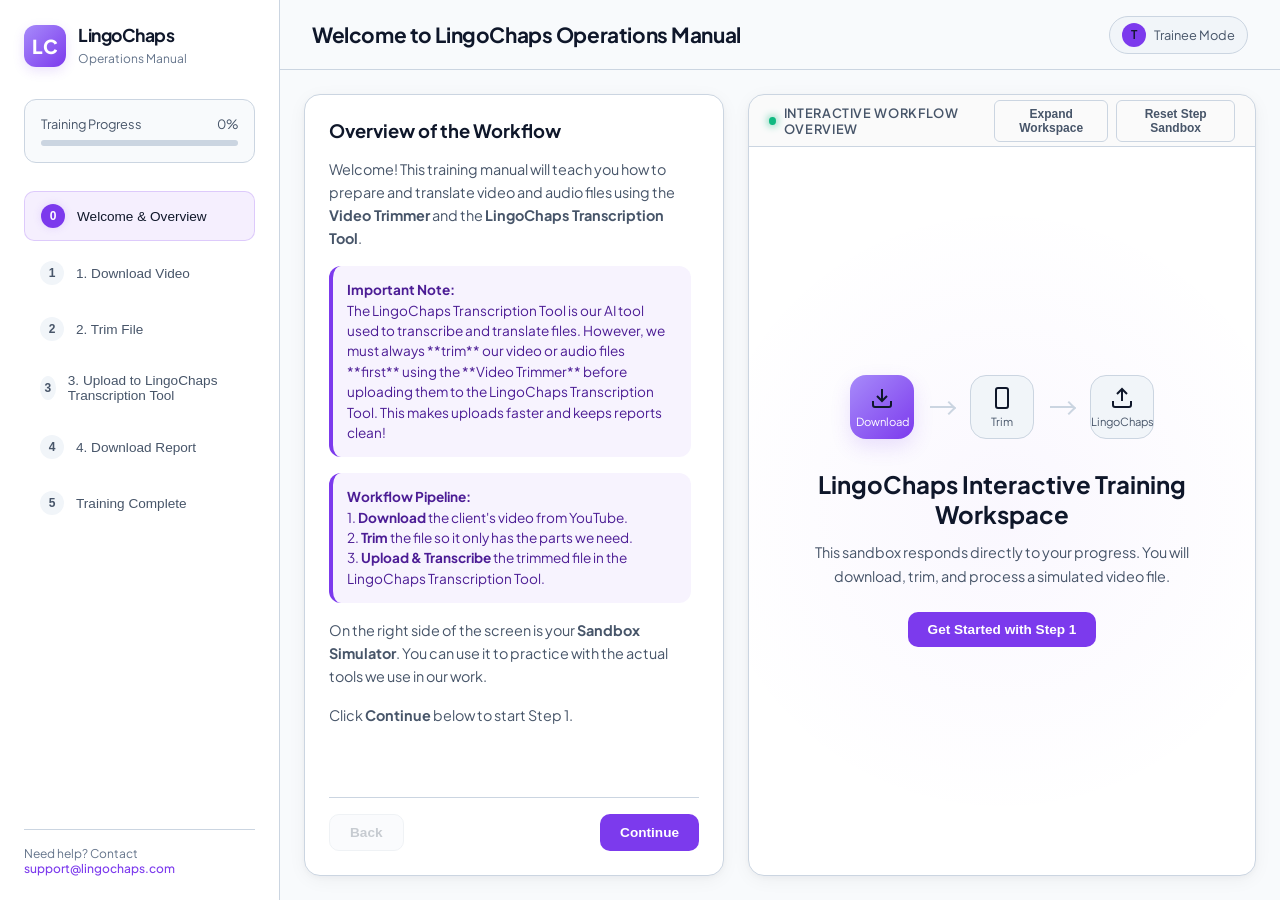
==== commit d90da8fb: "Refine trimmer UI: remove Add to List button, configure automatic range adding, and implement Expand" ====
--- a/index.html
+++ b/index.html
@@ -100,7 +100,8 @@
                             <span class="pulse-indicator"></span>
                             <span id="sandbox-title">Interactive Training Sandbox</span>
                         </div>
-                        <div class="sandbox-actions">
+                        <div class="sandbox-actions" style="display:flex; gap:8px;">
+                            <button class="btn btn-sm btn-outline" id="toggle-layout-btn">Expand Workspace</button>
                             <button class="btn btn-sm btn-outline" id="reset-sandbox-btn">Reset Step Sandbox</button>
                         </div>
                     </div>
--- a/style.css
+++ b/style.css
@@ -286,6 +286,17 @@
     width: 420px;
     flex-shrink: 0;
     padding: 24px;
+    transition: all 0.3s cubic-bezier(0.4, 0, 0.2, 1);
+    overflow: hidden;
+}
+
+.instruction-panel.collapsed {
+    width: 0;
+    padding: 0;
+    margin: 0;
+    border: none;
+    opacity: 0;
+    pointer-events: none;
 }
 
 .instruction-content {
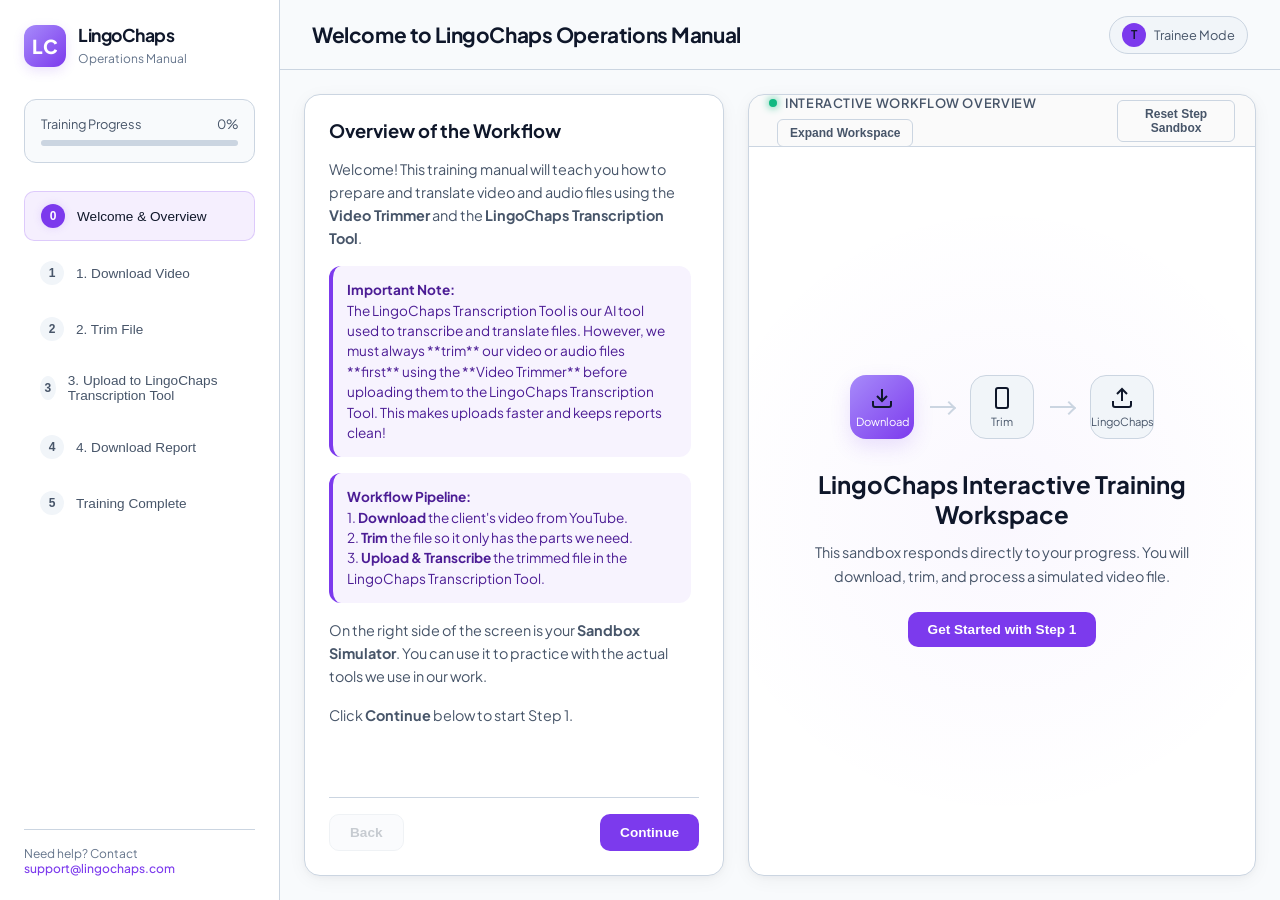
==== commit a6fd65c8: "Move Expand Workspace button to left side of header next to title for visibility" ====
--- a/index.html
+++ b/index.html
@@ -96,12 +96,12 @@
                 <!-- Sandbox Simulator Panel -->
                 <div class="card sandbox-panel">
                     <div class="sandbox-header">
-                        <div class="sandbox-status">
+                        <div class="sandbox-status" style="display:flex; align-items:center; gap:8px; flex-wrap:wrap;">
                             <span class="pulse-indicator"></span>
                             <span id="sandbox-title">Interactive Training Sandbox</span>
+                            <button class="btn btn-sm btn-outline" id="toggle-layout-btn" style="margin-left: 8px;">Expand Workspace</button>
                         </div>
-                        <div class="sandbox-actions" style="display:flex; gap:8px;">
-                            <button class="btn btn-sm btn-outline" id="toggle-layout-btn">Expand Workspace</button>
+                        <div class="sandbox-actions">
                             <button class="btn btn-sm btn-outline" id="reset-sandbox-btn">Reset Step Sandbox</button>
                         </div>
                     </div>
